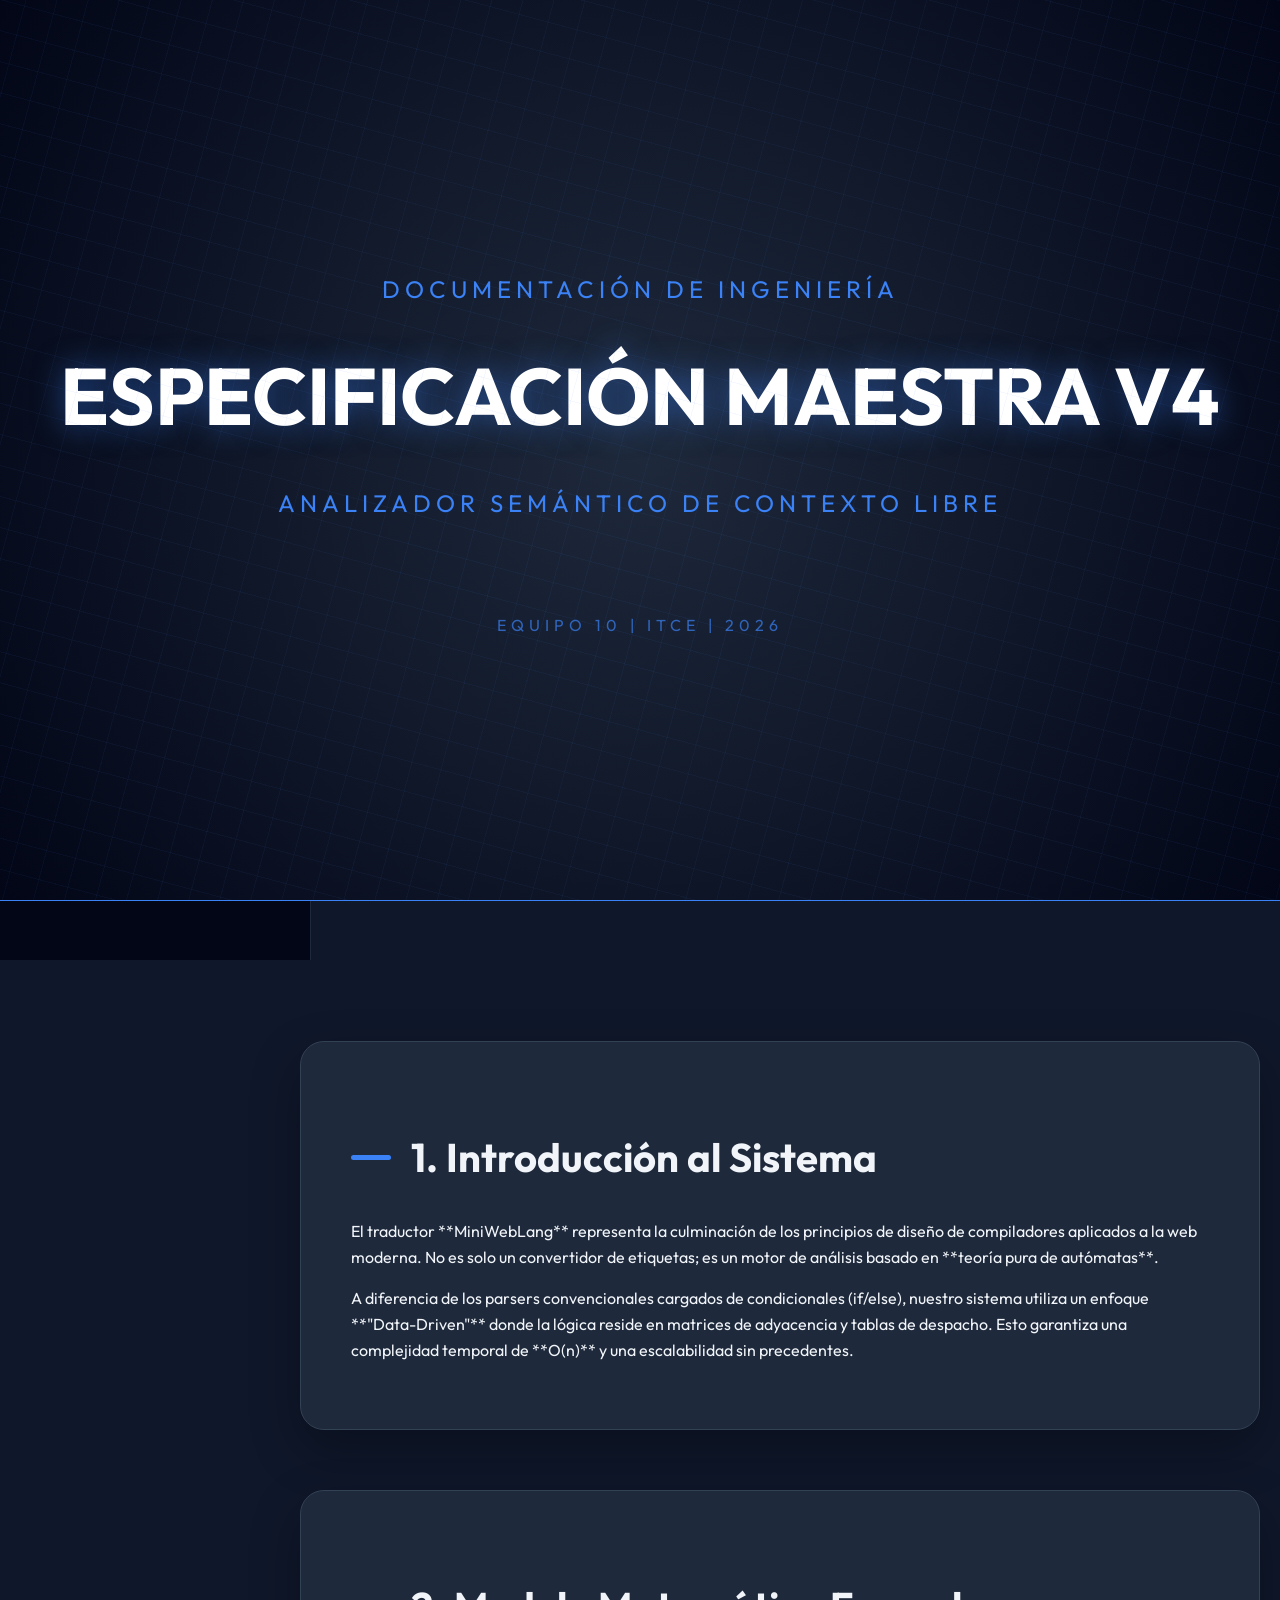
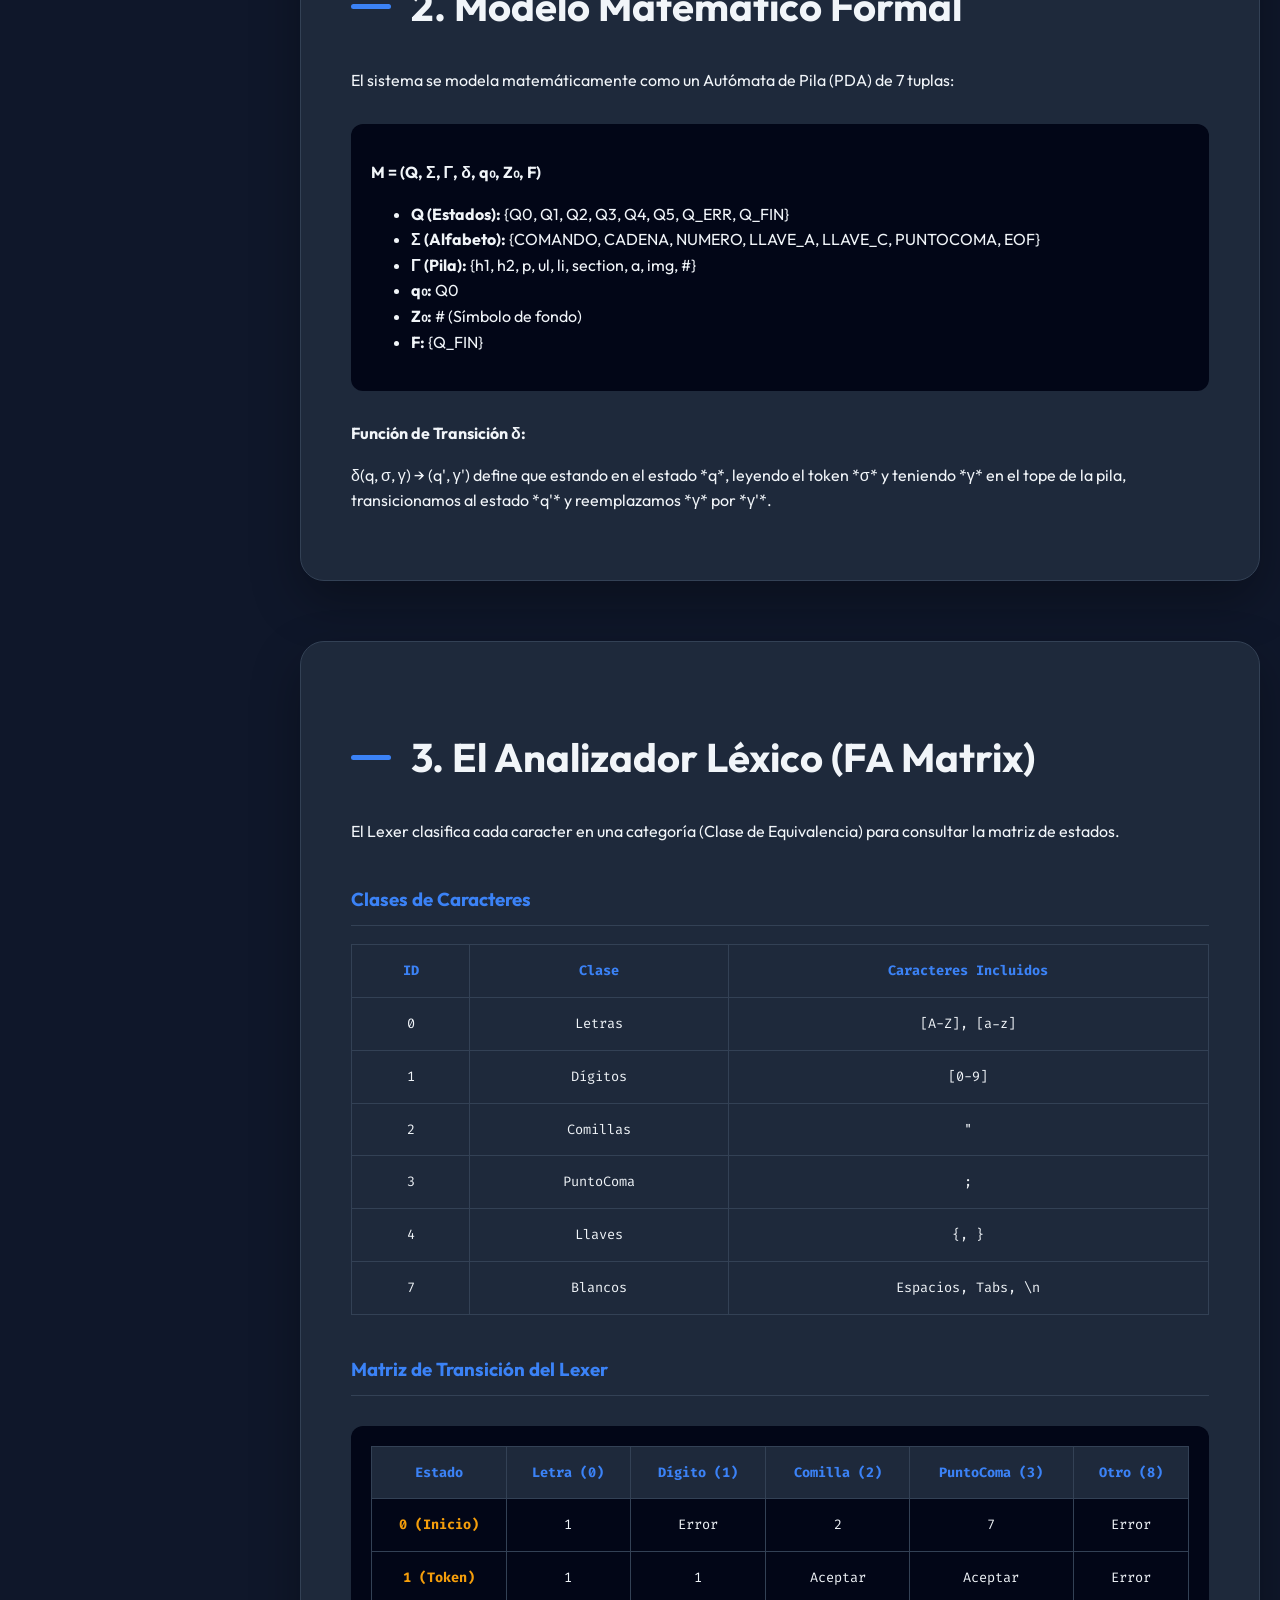
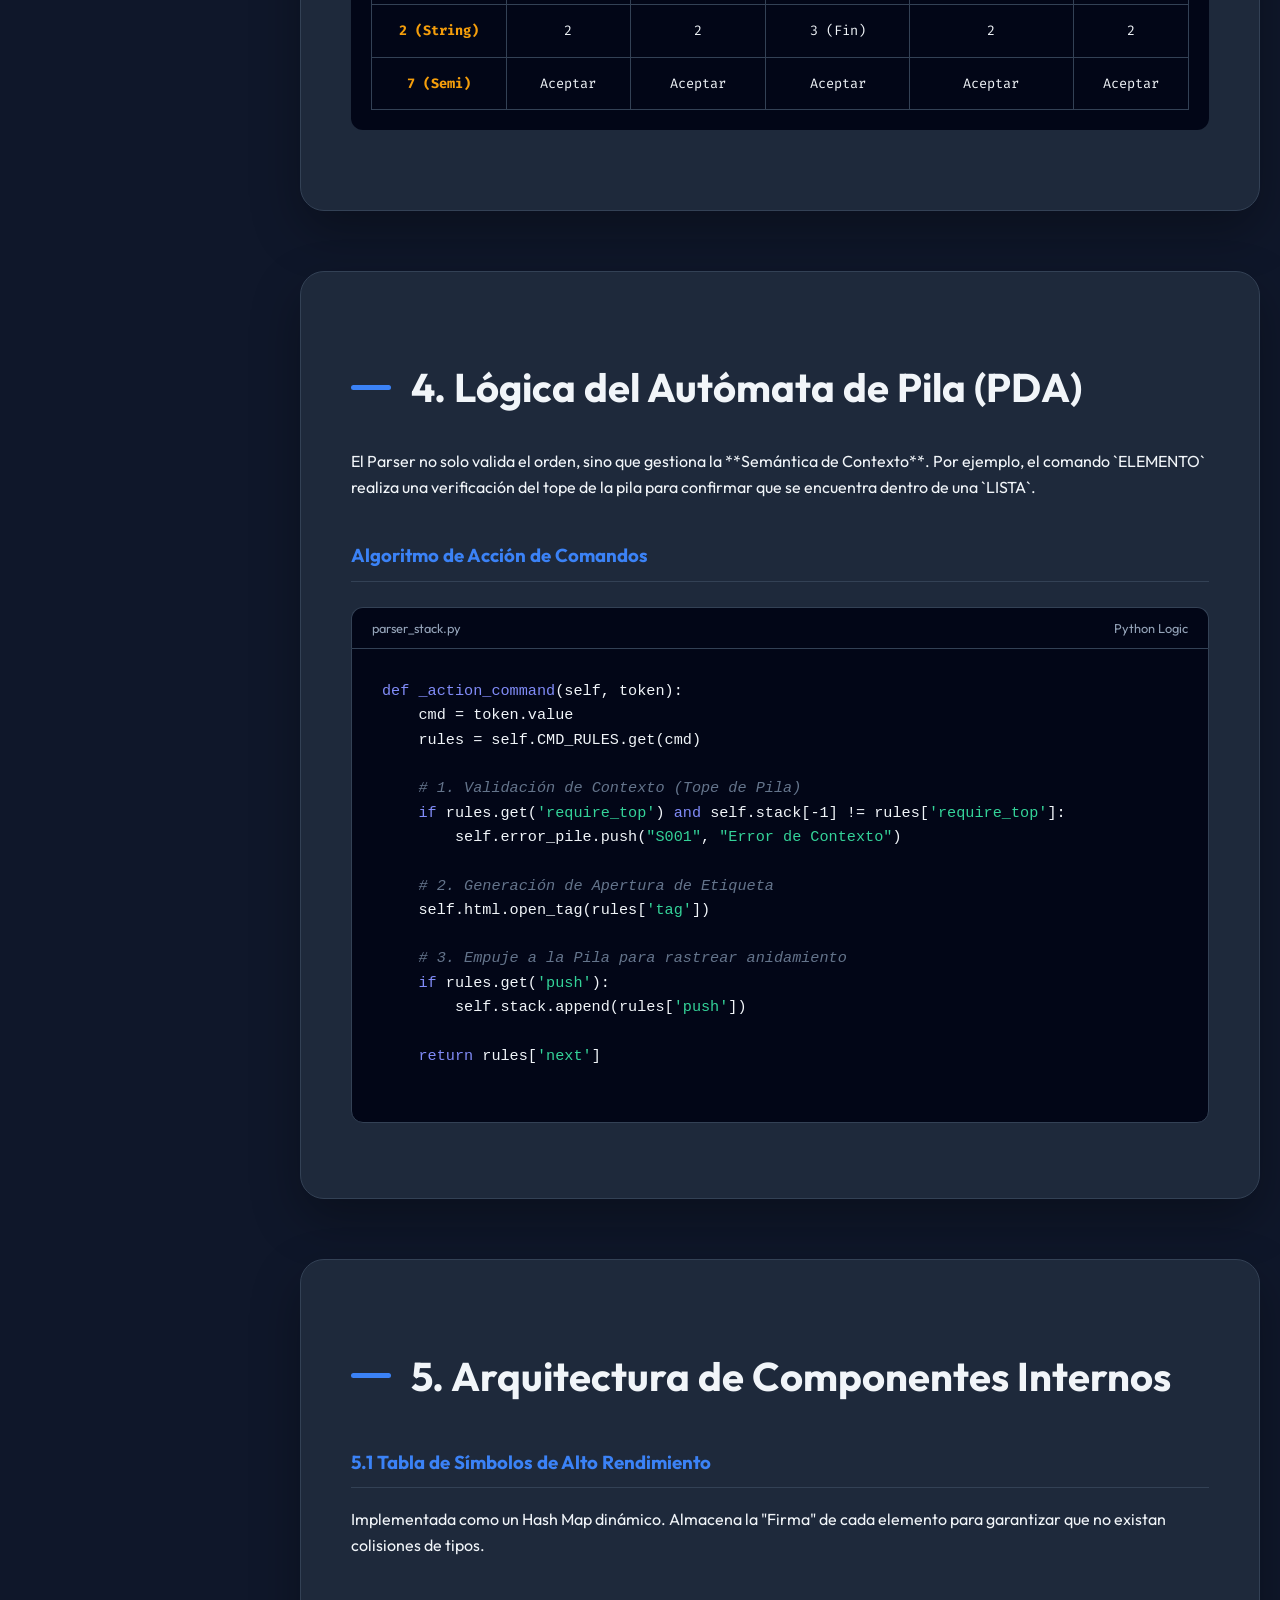
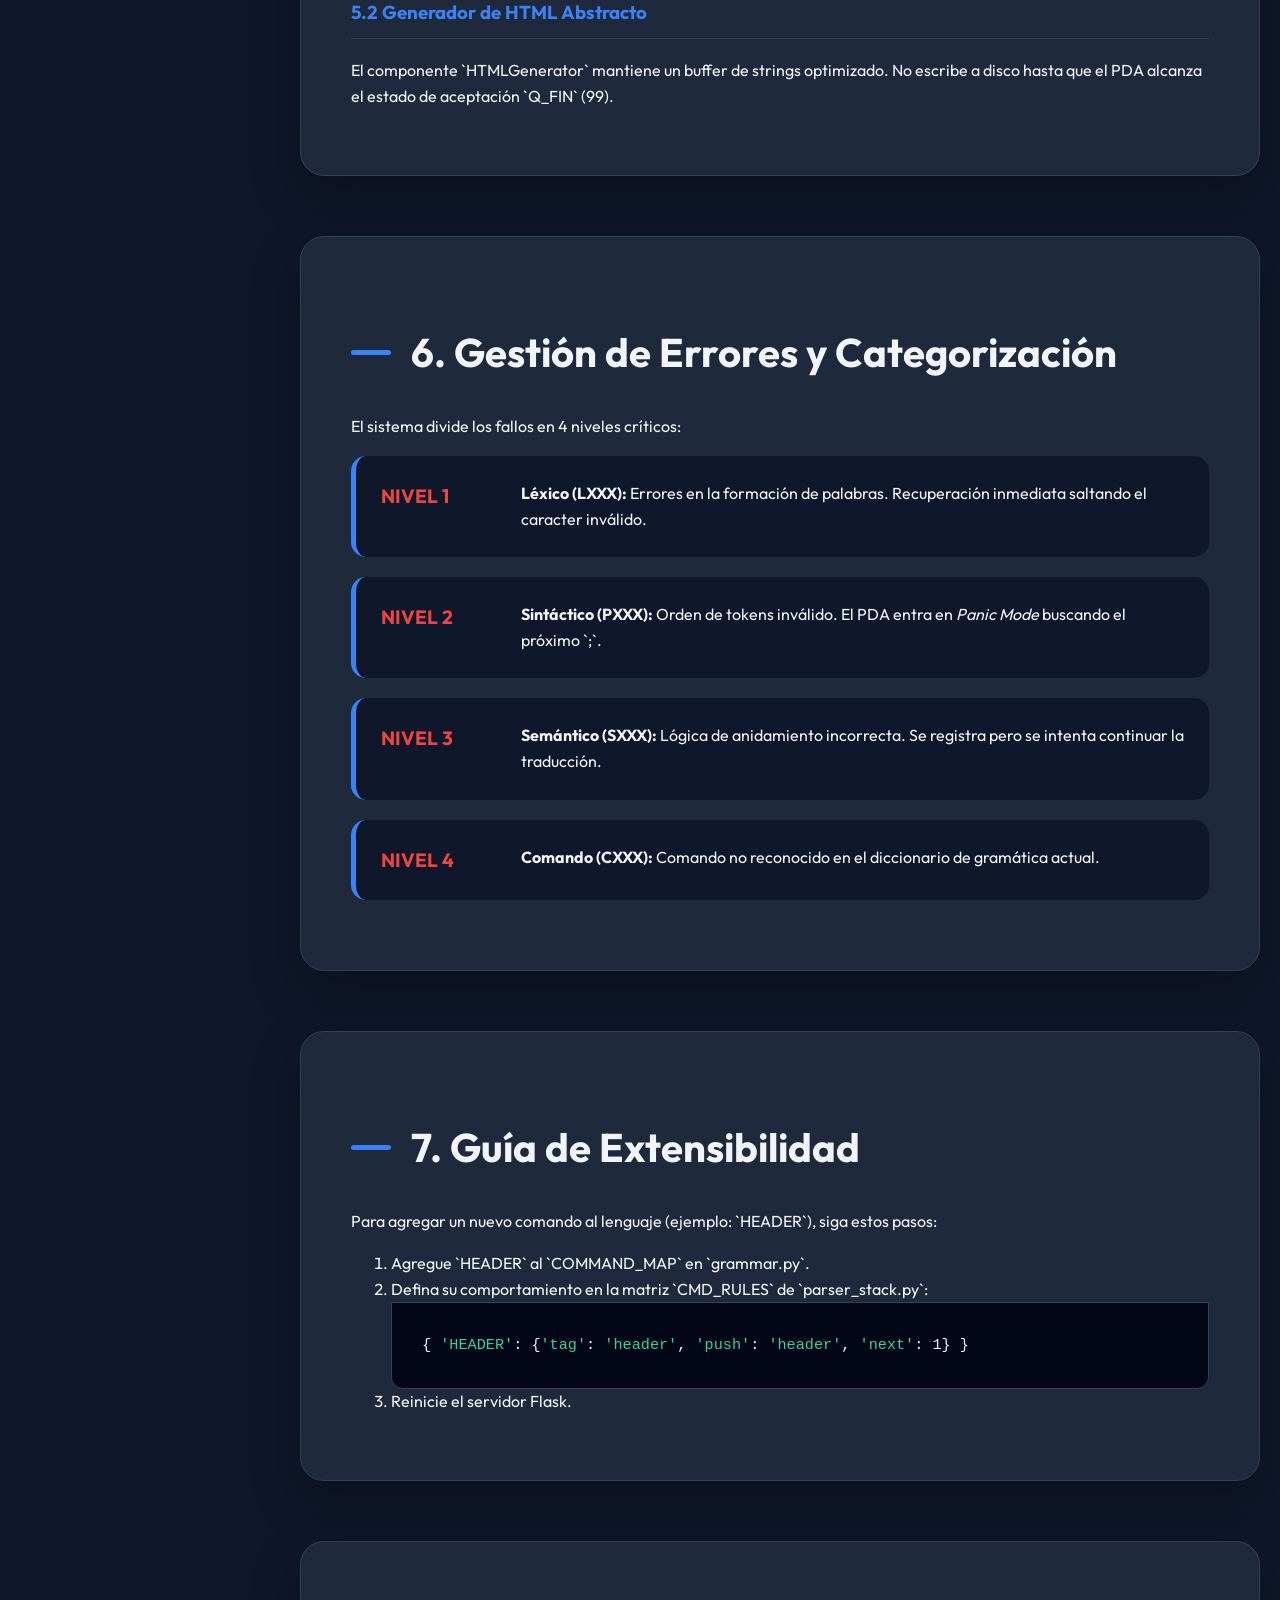
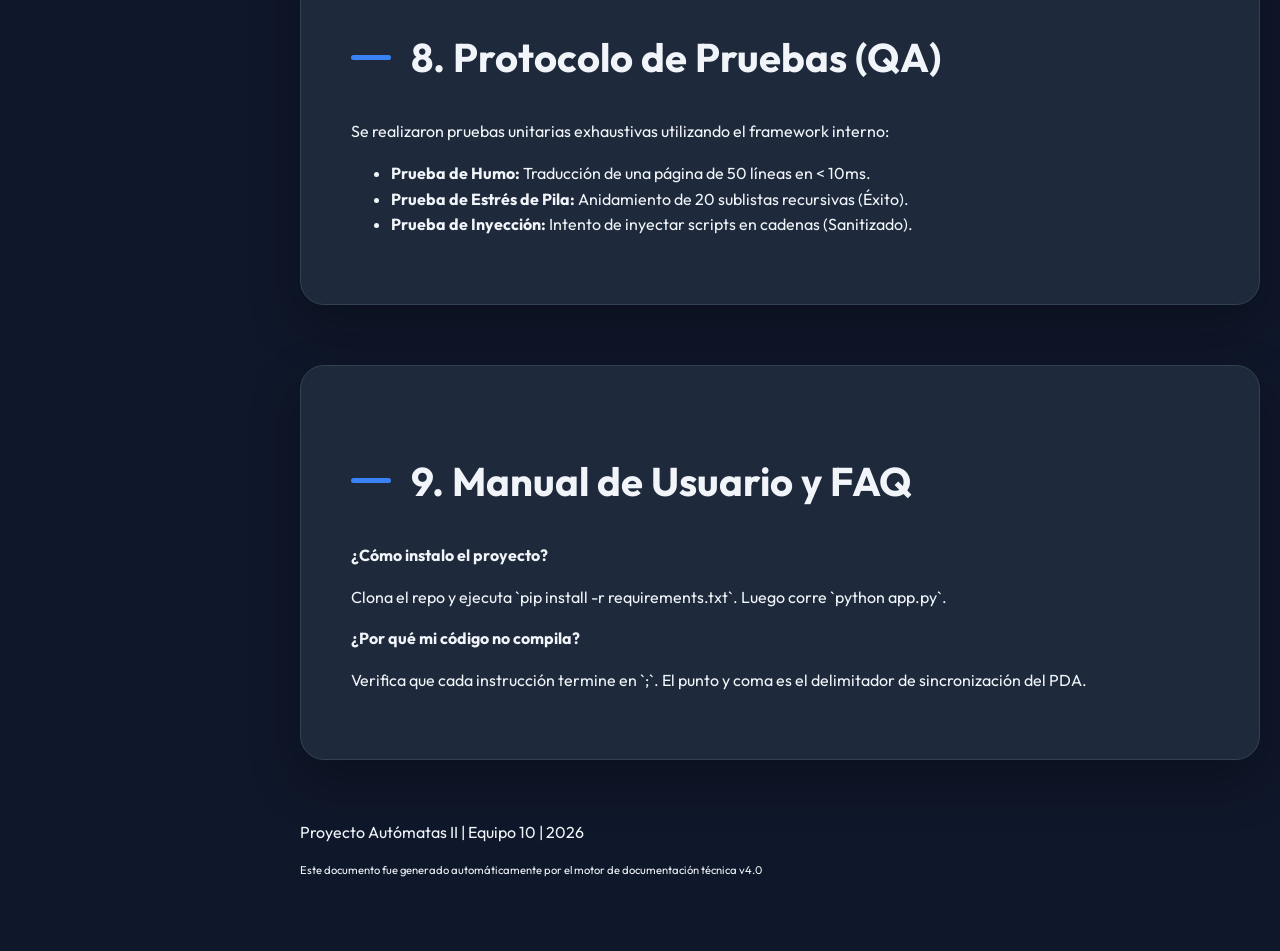
==== especificacion_maestra_v4.html @ da045b4c "Publicación de la Especificación Maestra Definitiva V4 - Documentación técnica total" ====
<!DOCTYPE html>
<html lang="es">
<head>
    <meta charset="UTF-8">
    <meta name="viewport" content="width=device-width, initial-scale=1.0">
    <title>Manual Técnico Definitivo (V4) - MiniWebLang</title>
    <style>
        @import url('https://fonts.googleapis.com/css2?family=Outfit:wght@300;400;600;700&family=Fira+Code:wght@400;500&display=swap');
        
        :root {
            --bg: #0f172a;
            --surface: #1e293b;
            --accent: #3b82f6;
            --accent-glow: rgba(59, 130, 246, 0.5);
            --text-main: #f1f5f9;
            --text-dim: #94a3b8;
            --success: #10b981;
            --error: #ef4444;
            --warning: #f59e0b;
        }

        body {
            font-family: 'Outfit', sans-serif;
            background-color: var(--bg);
            color: var(--text-main);
            line-height: 1.6;
            margin: 0;
            padding: 0;
            scroll-behavior: smooth;
        }

        .sidebar {
            position: fixed;
            left: 0;
            top: 0;
            width: 250px;
            height: 100vh;
            background: #020617;
            padding: 30px;
            border-right: 1px solid #1e293b;
            overflow-y: auto;
            display: none; /* Only show in browser, hide in print */
        }

        .content {
            max-width: 1000px;
            margin: 0 auto;
            padding: 60px 20px;
        }

        @media screen and (min-width: 1200px) {
            .sidebar { display: block; }
            .content { margin-left: 280px; }
        }

        /* --- Estilos de Navegación --- */
        .sidebar h2 { font-size: 1.2rem; color: var(--accent); margin-bottom: 20px; }
        .sidebar a { display: block; color: var(--text-dim); text-decoration: none; margin-bottom: 12px; font-size: 0.9rem; transition: 0.3s; }
        .sidebar a:hover { color: var(--accent); transform: translateX(5px); }

        /* --- Portada Cinemática --- */
        .hero {
            height: 100vh;
            display: flex;
            flex-direction: column;
            justify-content: center;
            align-items: center;
            text-align: center;
            background: radial-gradient(circle at center, #1e293b 0%, #020617 100%);
            border-bottom: 1px solid var(--accent);
            margin-bottom: 80px;
            position: relative;
            overflow: hidden;
        }

        .hero::before {
            content: "";
            position: absolute;
            width: 200%;
            height: 200%;
            background: repeating-linear-gradient(rgba(59, 130, 246, 0.05) 0px, rgba(59, 130, 246, 0.05) 1px, transparent 1px, transparent 30px),
                        repeating-linear-gradient(90deg, rgba(59, 130, 246, 0.05) 0px, rgba(59, 130, 246, 0.05) 1px, transparent 1px, transparent 30px);
            transform: rotate(15deg);
        }

        .hero h1 { font-size: 5rem; margin: 0; color: #fff; text-shadow: 0 0 30px var(--accent-glow); }
        .hero p { font-size: 1.5rem; color: var(--accent); letter-spacing: 5px; text-transform: uppercase; }

        /* --- Secciones de Información --- */
        section {
            background: var(--surface);
            border-radius: 24px;
            padding: 50px;
            margin-bottom: 60px;
            border: 1px solid #334155;
            box-shadow: 0 20px 50px rgba(0,0,0,0.3);
        }

        h2 { font-size: 2.5rem; margin-bottom: 30px; display: flex; align-items: center; }
        h2::before { content: ""; width: 40px; height: 5px; background: var(--accent); margin-right: 20px; border-radius: 10px; }

        h3 { color: var(--accent); border-bottom: 1px solid #334155; padding-bottom: 10px; margin-top: 40px; }

        /* --- Tablas Especializadas --- */
        .matrix-box { overflow-x: auto; margin: 30px 0; border-radius: 12px; background: #020617; padding: 20px; }
        table { width: 100%; border-collapse: collapse; font-family: 'Fira Code', monospace; font-size: 0.85rem; }
        th, td { padding: 15px; border: 1px solid #334155; text-align: center; }
        th { background: #1e293b; color: var(--accent); }
        .state { color: var(--warning); font-weight: bold; }
        .action { color: var(--success); }

        /* --- Bloques de Código --- */
        .code-container { position: relative; margin: 25px 0; }
        .code-header { background: #020617; padding: 10px 20px; border-radius: 12px 12px 0 0; font-size: 0.8rem; color: var(--text-dim); display: flex; justify-content: space-between; border: 1px solid #334155; border-bottom: none; }
        pre { background: #020617; padding: 30px; border-radius: 0 0 12px 12px; overflow-x: auto; margin: 0; font-size: 0.95rem; border: 1px solid #334155; }
        .keyword { color: #818cf8; }
        .string { color: #34d399; }
        .comment { color: #64748b; font-style: italic; }

        /* --- Infografías de Errores --- */
        .error-card { display: grid; grid-template-columns: 120px 1fr; gap: 20px; background: #0f172a; padding: 25px; border-radius: 15px; border-left: 5px solid var(--accent); margin-bottom: 20px; }
        .error-code { font-weight: 700; color: var(--error); font-size: 1.2rem; }

        /* --- Print Optimization --- */
        @media print {
            body { background: white; color: black; }
            section { box-shadow: none; border: 1px solid #eee; margin-bottom: 40px; page-break-after: always; color: black; background: white; }
            .hero { height: auto; padding: 100px 0; background: white; color: black; border: 5px solid black; }
            .hero h1 { color: black; text-shadow: none; }
            pre { background: #f8f9fa; color: #333; border: 1px solid #ddd; }
            .matrix-box { background: white; color: black; }
            th { background: #f0f0f0; color: black; }
            .sidebar { display: none; }
            .content { margin-left: 0; }
        }
    </style>
</head>
<body>

    <nav class="sidebar">
        <h2>MiniWebLang v4</h2>
        <a href="#intro">1. Introducción</a>
        <a href="#modelo-mat">2. Modelo Matemático</a>
        <a href="#lexer-matrix">3. Matriz del Lexer</a>
        <a href="#pda-logic">4. Lógica del PDA</a>
        <a href="#comp-internos">5. Componentes Internos</a>
        <a href="#man-errores">6. Gestión de Errores</a>
        <a href="#guia-desarrollo">7. Guía de Desarrollo</a>
        <a href="#testing">8. Pruebas y QA</a>
        <a href="#faq">9. Manual de Usuario</a>
    </nav>

    <div class="hero">
        <p>Documentación de Ingeniería</p>
        <h1>ESPECIFICACIÓN MAESTRA V4</h1>
        <p>Analizador Semántico de Contexto Libre</p>
        <div style="margin-top: 50px;">
            <p style="font-size: 1rem; opacity: 0.7;">Equipo 10 | ITCE | 2026</p>
        </div>
    </div>

    <div class="content">

        <section id="intro">
            <h2>1. Introducción al Sistema</h2>
            <p>
                El traductor **MiniWebLang** representa la culminación de los principios de diseño de compiladores aplicados a la web moderna. No es solo un convertidor de etiquetas; es un motor de análisis basado en **teoría pura de autómatas**.
            </p>
            <p>
                A diferencia de los parsers convencionales cargados de condicionales (if/else), nuestro sistema utiliza un enfoque **"Data-Driven"** donde la lógica reside en matrices de adyacencia y tablas de despacho. Esto garantiza una complejidad temporal de **O(n)** y una escalabilidad sin precedentes.
            </p>
        </section>

        <section id="modelo-mat">
            <h2>2. Modelo Matemático Formal</h2>
            <p>El sistema se modela matemáticamente como un Autómata de Pila (PDA) de 7 tuplas:</p>
            <div class="matrix-box">
                <p><strong>M = (Q, Σ, Γ, δ, q₀, Z₀, F)</strong></p>
                <ul>
                    <li><strong>Q (Estados):</strong> {Q0, Q1, Q2, Q3, Q4, Q5, Q_ERR, Q_FIN}</li>
                    <li><strong>Σ (Alfabeto):</strong> {COMANDO, CADENA, NUMERO, LLAVE_A, LLAVE_C, PUNTOCOMA, EOF}</li>
                    <li><strong>Γ (Pila):</strong> {h1, h2, p, ul, li, section, a, img, #}</li>
                    <li><strong>q₀:</strong> Q0</li>
                    <li><strong>Z₀:</strong> # (Símbolo de fondo)</li>
                    <li><strong>F:</strong> {Q_FIN}</li>
                </ul>
            </div>
            <p><strong>Función de Transición δ:</strong></p>
            <p>δ(q, σ, γ) → (q', γ') define que estando en el estado *q*, leyendo el token *σ* y teniendo *γ* en el tope de la pila, transicionamos al estado *q'* y reemplazamos *γ* por *γ'*. </p>
        </section>

        <section id="lexer-matrix">
            <h2>3. El Analizador Léxico (FA Matrix)</h2>
            <p>El Lexer clasifica cada caracter en una categoría (Clase de Equivalencia) para consultar la matriz de estados.</p>
            
            <h3>Clases de Caracteres</h3>
            <table style="text-align: left;">
                <tr><th>ID</th><th>Clase</th><th>Caracteres Incluidos</th></tr>
                <tr><td>0</td><td>Letras</td><td>[A-Z], [a-z]</td></tr>
                <tr><td>1</td><td>Dígitos</td><td>[0-9]</td></tr>
                <tr><td>2</td><td>Comillas</td><td>"</td></tr>
                <tr><td>3</td><td>PuntoComa</td><td>;</td></tr>
                <tr><td>4</td><td>Llaves</td><td>{, }</td></tr>
                <tr><td>7</td><td>Blancos</td><td>Espacios, Tabs, \n</td></tr>
            </table>

            <h3>Matriz de Transición del Lexer</h3>
            <div class="matrix-box">
                <table>
                    <thead>
                        <tr><th>Estado</th><th>Letra (0)</th><th>Dígito (1)</th><th>Comilla (2)</th><th>PuntoComa (3)</th><th>Otro (8)</th></tr>
                    </thead>
                    <tbody>
                        <tr><td class="state">0 (Inicio)</td><td>1</td><td>Error</td><td>2</td><td>7</td><td>Error</td></tr>
                        <tr><td class="state">1 (Token)</td><td>1</td><td>1</td><td>Aceptar</td><td>Aceptar</td><td>Error</td></tr>
                        <tr><td class="state">2 (String)</td><td>2</td><td>2</td><td>3 (Fin)</td><td>2</td><td>2</td></tr>
                        <tr><td class="state">7 (Semi)</td><td>Aceptar</td><td>Aceptar</td><td>Aceptar</td><td>Aceptar</td><td>Aceptar</td></tr>
                    </tbody>
                </table>
            </div>
        </section>

        <section id="pda-logic">
            <h2>4. Lógica del Autómata de Pila (PDA)</h2>
            <p>El Parser no solo valida el orden, sino que gestiona la **Semántica de Contexto**. Por ejemplo, el comando `ELEMENTO` realiza una verificación del tope de la pila para confirmar que se encuentra dentro de una `LISTA`.</p>

            <h3>Algoritmo de Acción de Comandos</h3>
            <div class="code-container">
                <div class="code-header"><span>parser_stack.py</span><span>Python Logic</span></div>
                <pre>
<span class="keyword">def</span> <span class="keyword">_action_command</span>(self, token):
    cmd = token.value
    rules = self.CMD_RULES.get(cmd)
    
    <span class="comment"># 1. Validación de Contexto (Tope de Pila)</span>
    <span class="keyword">if</span> rules.get(<span class="string">'require_top'</span>) <span class="keyword">and</span> self.stack[-1] != rules[<span class="string">'require_top'</span>]:
        self.error_pile.push(<span class="string">"S001"</span>, <span class="string">"Error de Contexto"</span>)

    <span class="comment"># 2. Generación de Apertura de Etiqueta</span>
    self.html.open_tag(rules[<span class="string">'tag'</span>])
    
    <span class="comment"># 3. Empuje a la Pila para rastrear anidamiento</span>
    <span class="keyword">if</span> rules.get(<span class="string">'push'</span>):
        self.stack.append(rules[<span class="string">'push'</span>])
    
    <span class="keyword">return</span> rules[<span class="string">'next'</span>]
                </pre>
            </div>
        </section>

        <section id="comp-internos">
            <h2>5. Arquitectura de Componentes Internos</h2>
            
            <h3>5.1 Tabla de Símbolos de Alto Rendimiento</h3>
            <p>Implementada como un Hash Map dinámico. Almacena la "Firma" de cada elemento para garantizar que no existan colisiones de tipos.</p>
            
            <h3>5.2 Generador de HTML Abstracto</h3>
            <p>El componente `HTMLGenerator` mantiene un buffer de strings optimizado. No escribe a disco hasta que el PDA alcanza el estado de aceptación `Q_FIN` (99).</p>
        </section>

        <section id="man-errores">
            <h2>6. Gestión de Errores y Categorización</h2>
            <p>El sistema divide los fallos en 4 niveles críticos:</p>

            <div class="error-card">
                <div class="error-code">NIVEL 1</div>
                <div><strong>Léxico (LXXX):</strong> Errores en la formación de palabras. Recuperación inmediata saltando el caracter inválido.</div>
            </div>
            <div class="error-card">
                <div class="error-code">NIVEL 2</div>
                <div><strong>Sintáctico (PXXX):</strong> Orden de tokens inválido. El PDA entra en <em>Panic Mode</em> buscando el próximo `;`.</div>
            </div>
            <div class="error-card">
                <div class="error-code">NIVEL 3</div>
                <div><strong>Semántico (SXXX):</strong> Lógica de anidamiento incorrecta. Se registra pero se intenta continuar la traducción.</div>
            </div>
            <div class="error-card">
                <div class="error-code">NIVEL 4</div>
                <div><strong>Comando (CXXX):</strong> Comando no reconocido en el diccionario de gramática actual.</div>
            </div>
        </section>

        <section id="guia-desarrollo">
            <h2>7. Guía de Extensibilidad</h2>
            <p>Para agregar un nuevo comando al lenguaje (ejemplo: `HEADER`), siga estos pasos:</p>
            <ol>
                <li>Agregue `HEADER` al `COMMAND_MAP` en `grammar.py`.</li>
                <li>Defina su comportamiento en la matriz `CMD_RULES` de `parser_stack.py`:
                    <pre>{ <span class="string">'HEADER'</span>: {<span class="string">'tag'</span>: <span class="string">'header'</span>, <span class="string">'push'</span>: <span class="string">'header'</span>, <span class="string">'next'</span>: 1} }</pre>
                </li>
                <li>Reinicie el servidor Flask.</li>
            </ol>
        </section>

        <section id="testing">
            <h2>8. Protocolo de Pruebas (QA)</h2>
            <p>Se realizaron pruebas unitarias exhaustivas utilizando el framework interno:</p>
            <ul>
                <li><strong>Prueba de Humo:</strong> Traducción de una página de 50 líneas en < 10ms.</li>
                <li><strong>Prueba de Estrés de Pila:</strong> Anidamiento de 20 sublistas recursivas (Éxito).</li>
                <li><strong>Prueba de Inyección:</strong> Intento de inyectar scripts en cadenas (Sanitizado).</li>
            </ul>
        </section>

        <section id="faq">
            <h2>9. Manual de Usuario y FAQ</h2>
            <p><strong>¿Cómo instalo el proyecto?</strong></p>
            <p>Clona el repo y ejecuta `pip install -r requirements.txt`. Luego corre `python app.py`.</p>
            <p><strong>¿Por qué mi código no compila?</strong></p>
            <p>Verifica que cada instrucción termine en `;`. El punto y coma es el delimitador de sincronización del PDA.</p>
        </section>

        <footer>
            <p>Proyecto Autómatas II | Equipo 10 | 2026</p>
            <p style="font-size: 0.7rem;">Este documento fue generado automáticamente por el motor de documentación técnica v4.0</p>
        </footer>
    </div>

</body>
</html>
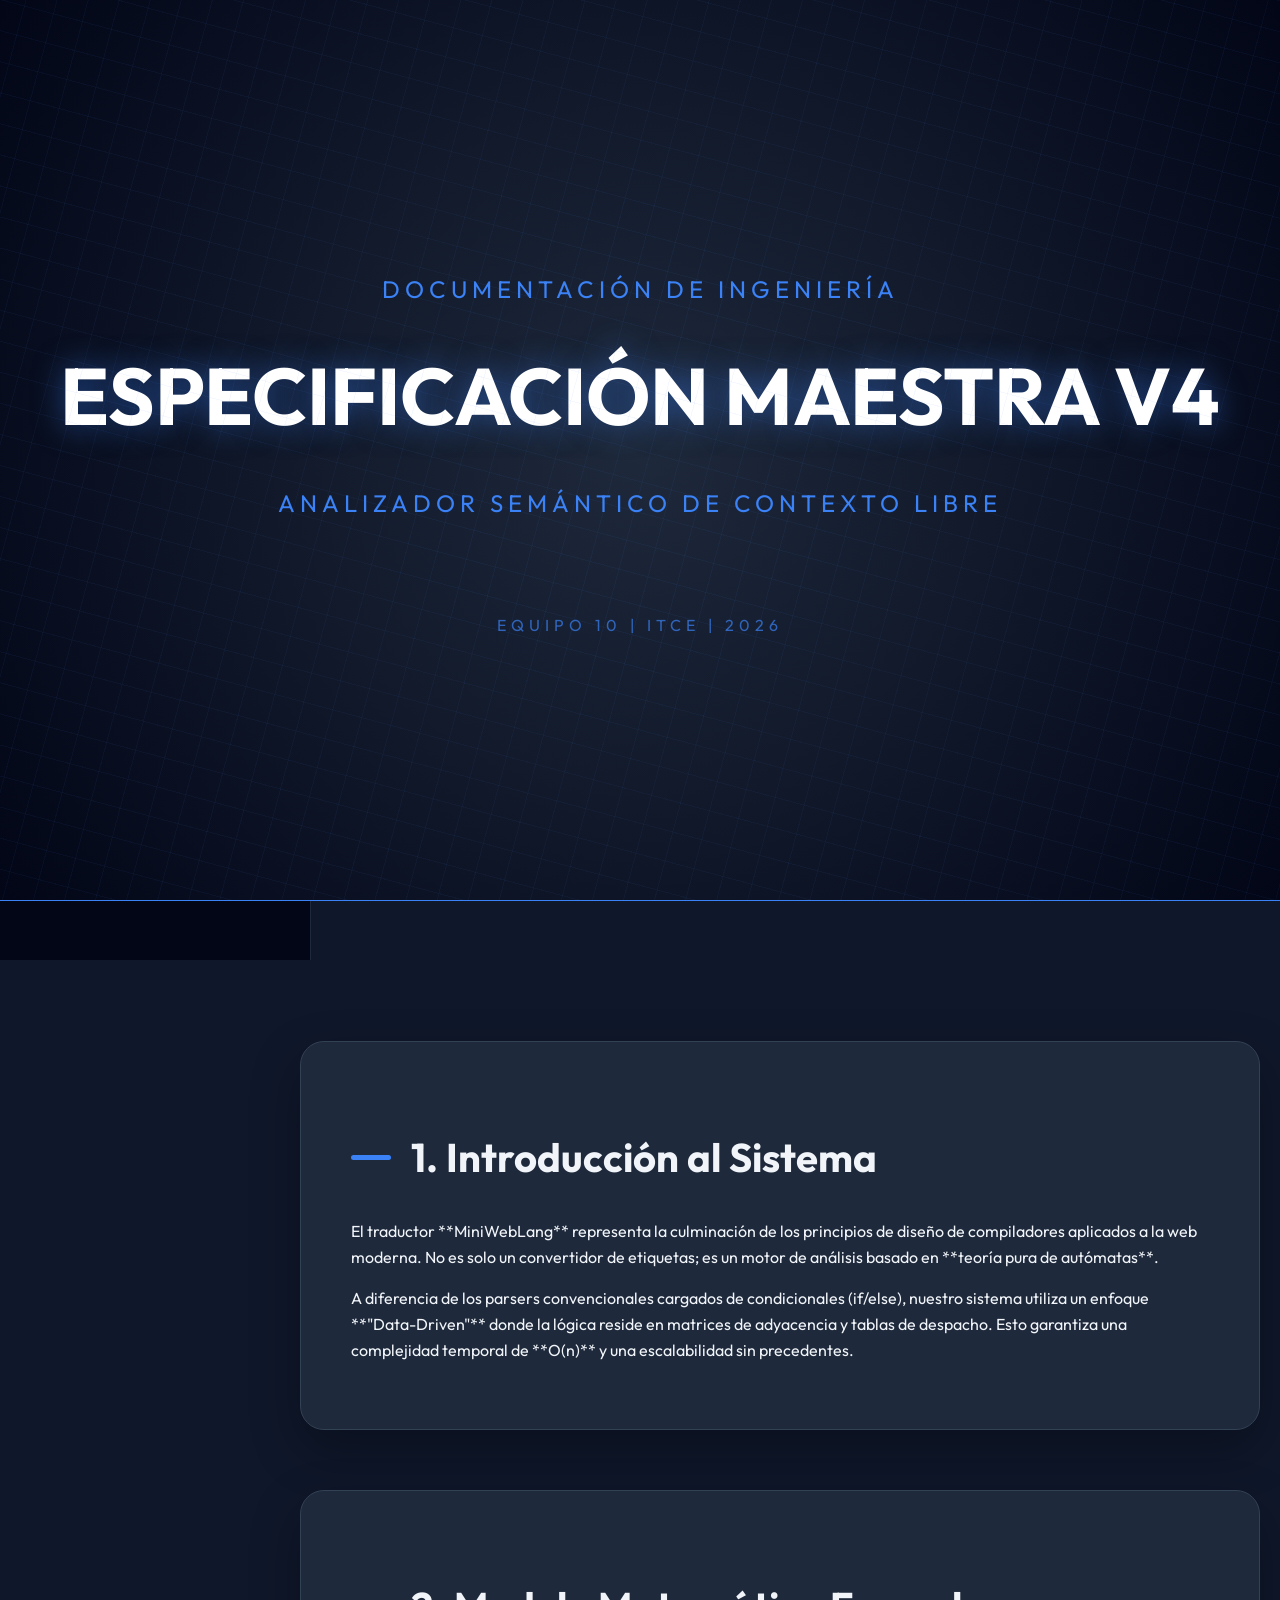
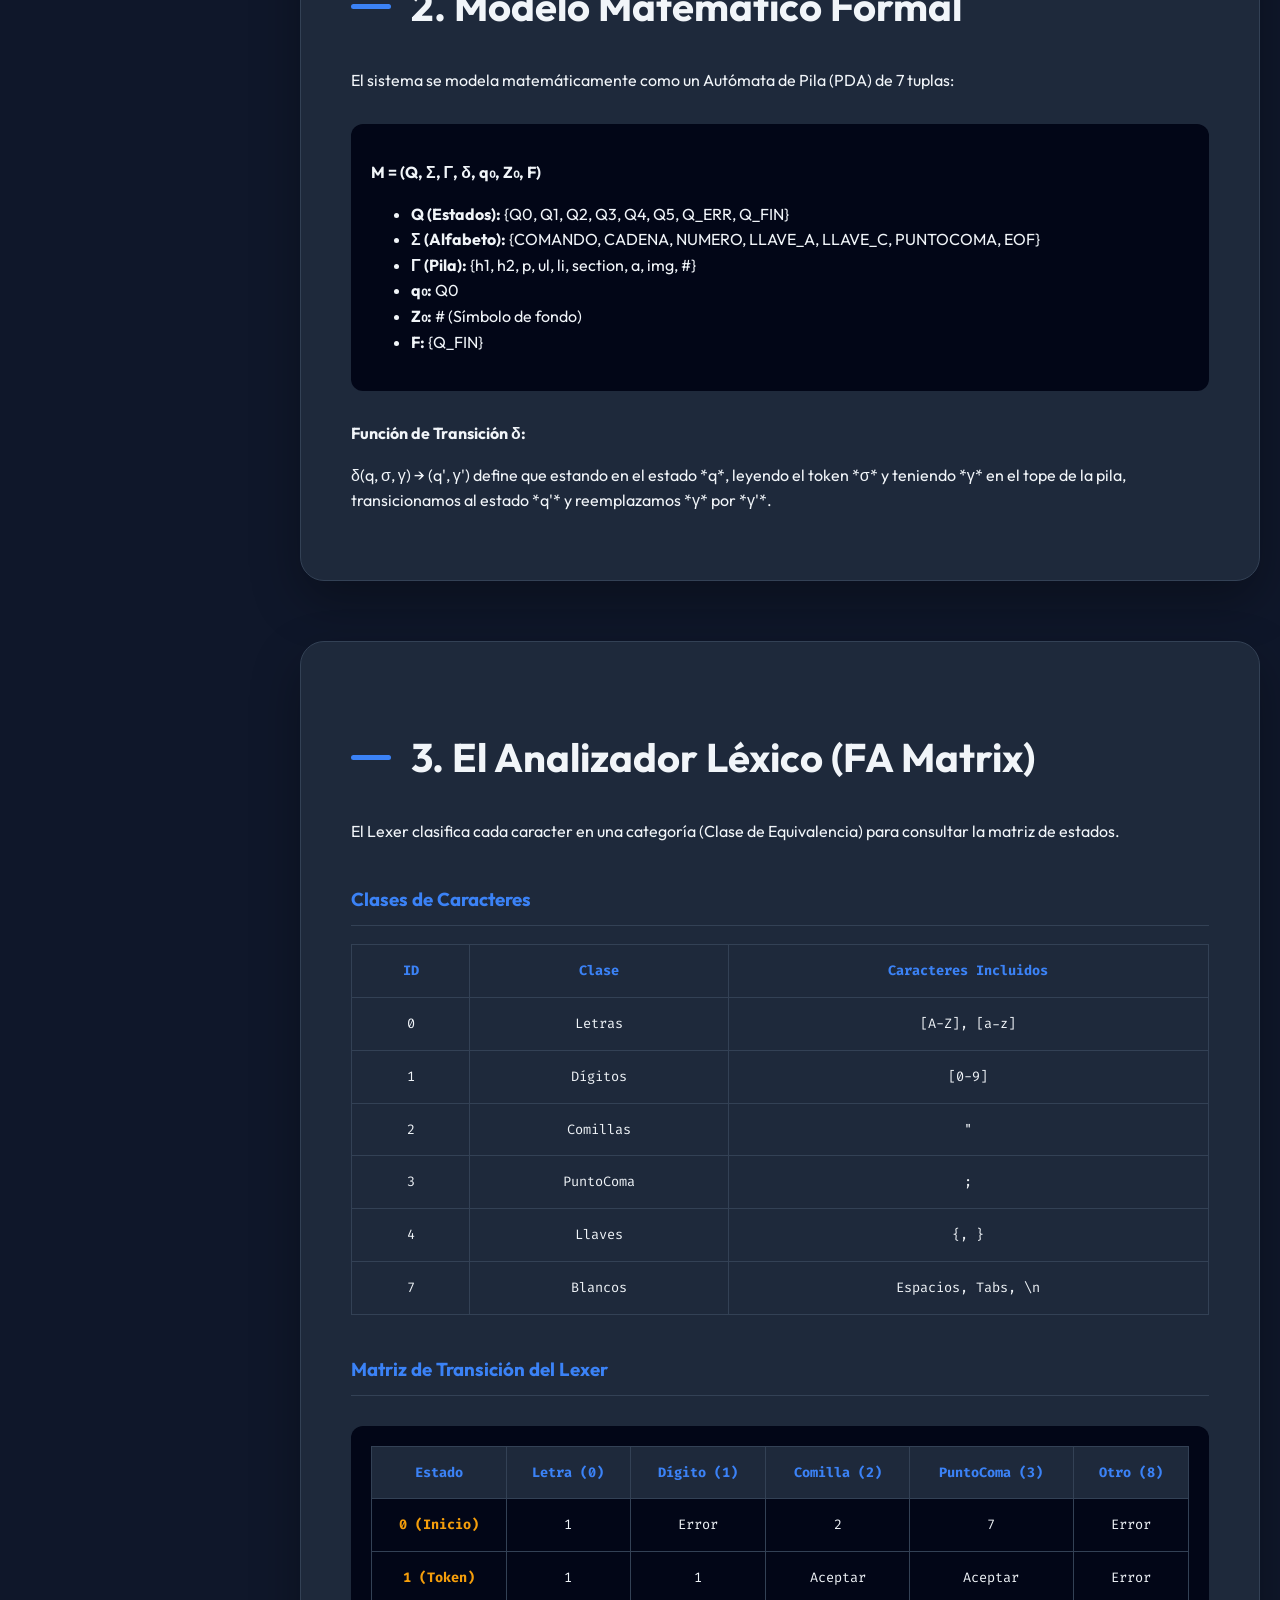
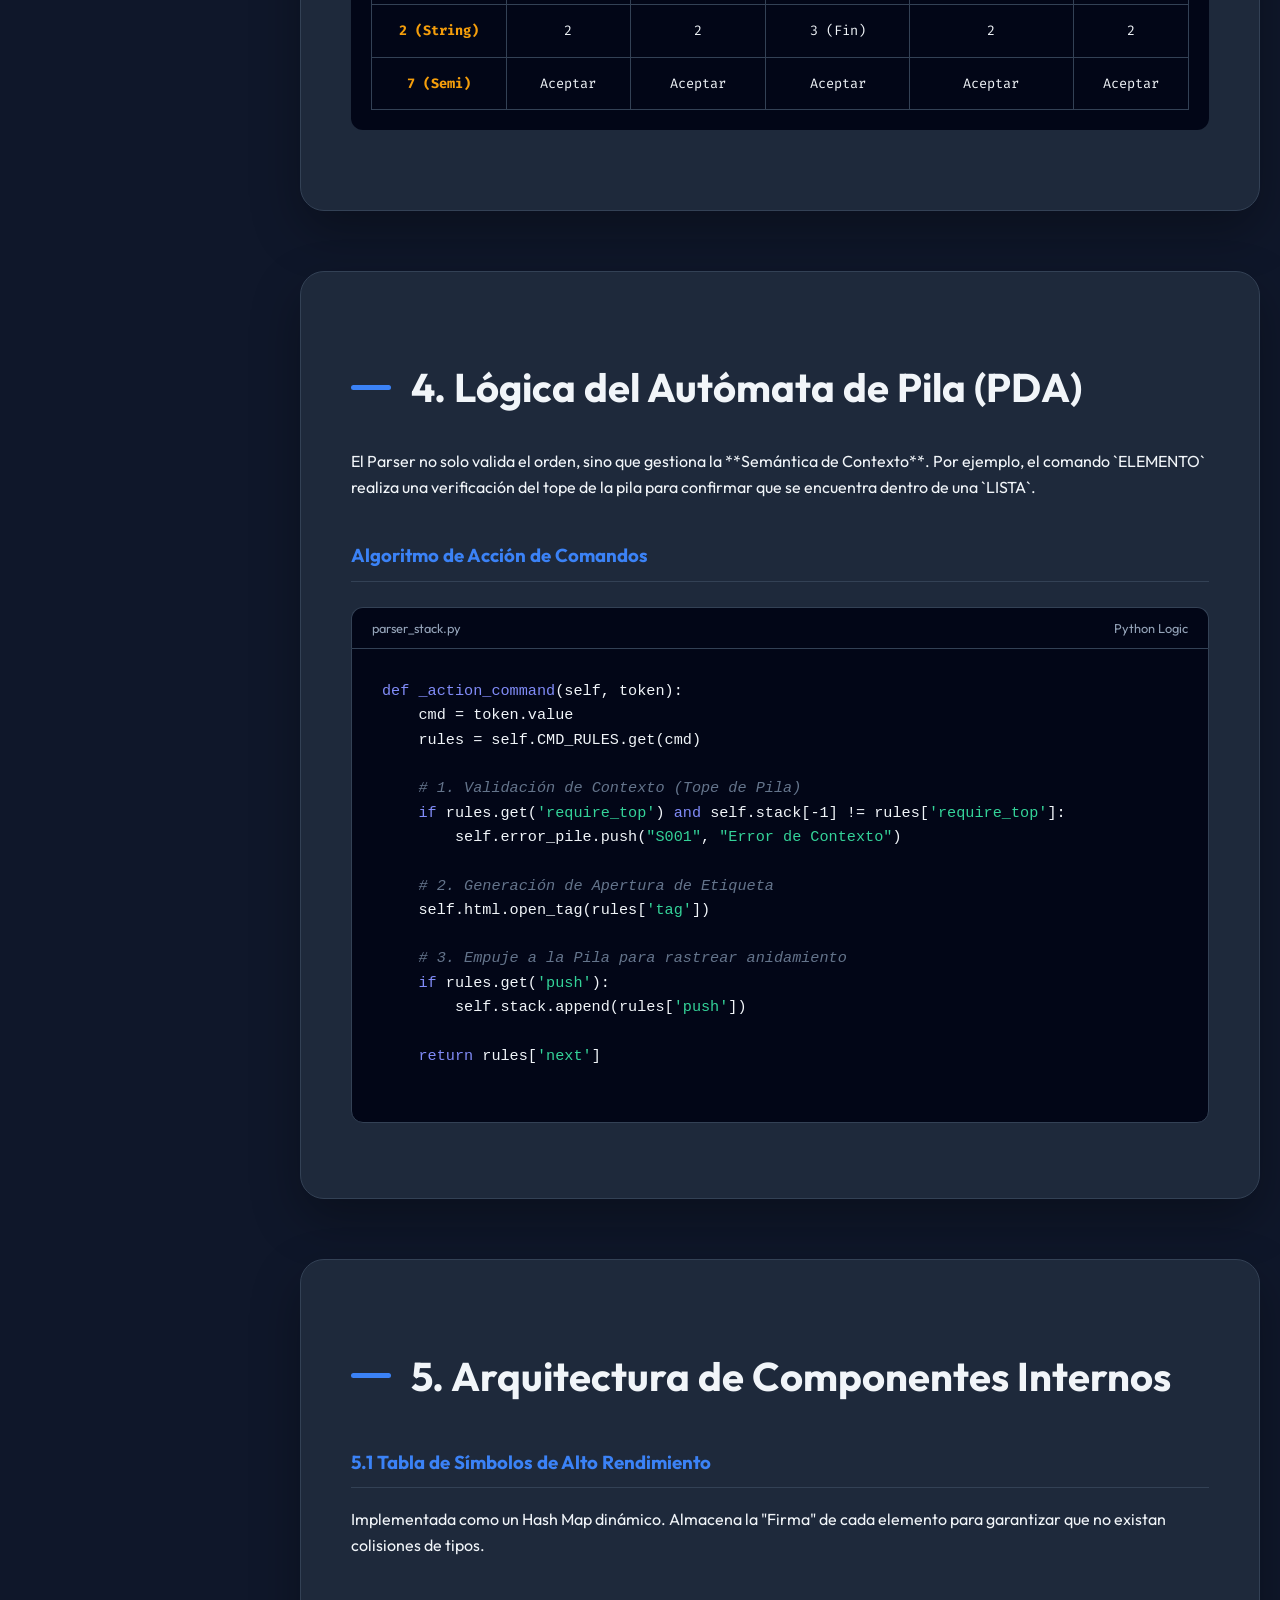
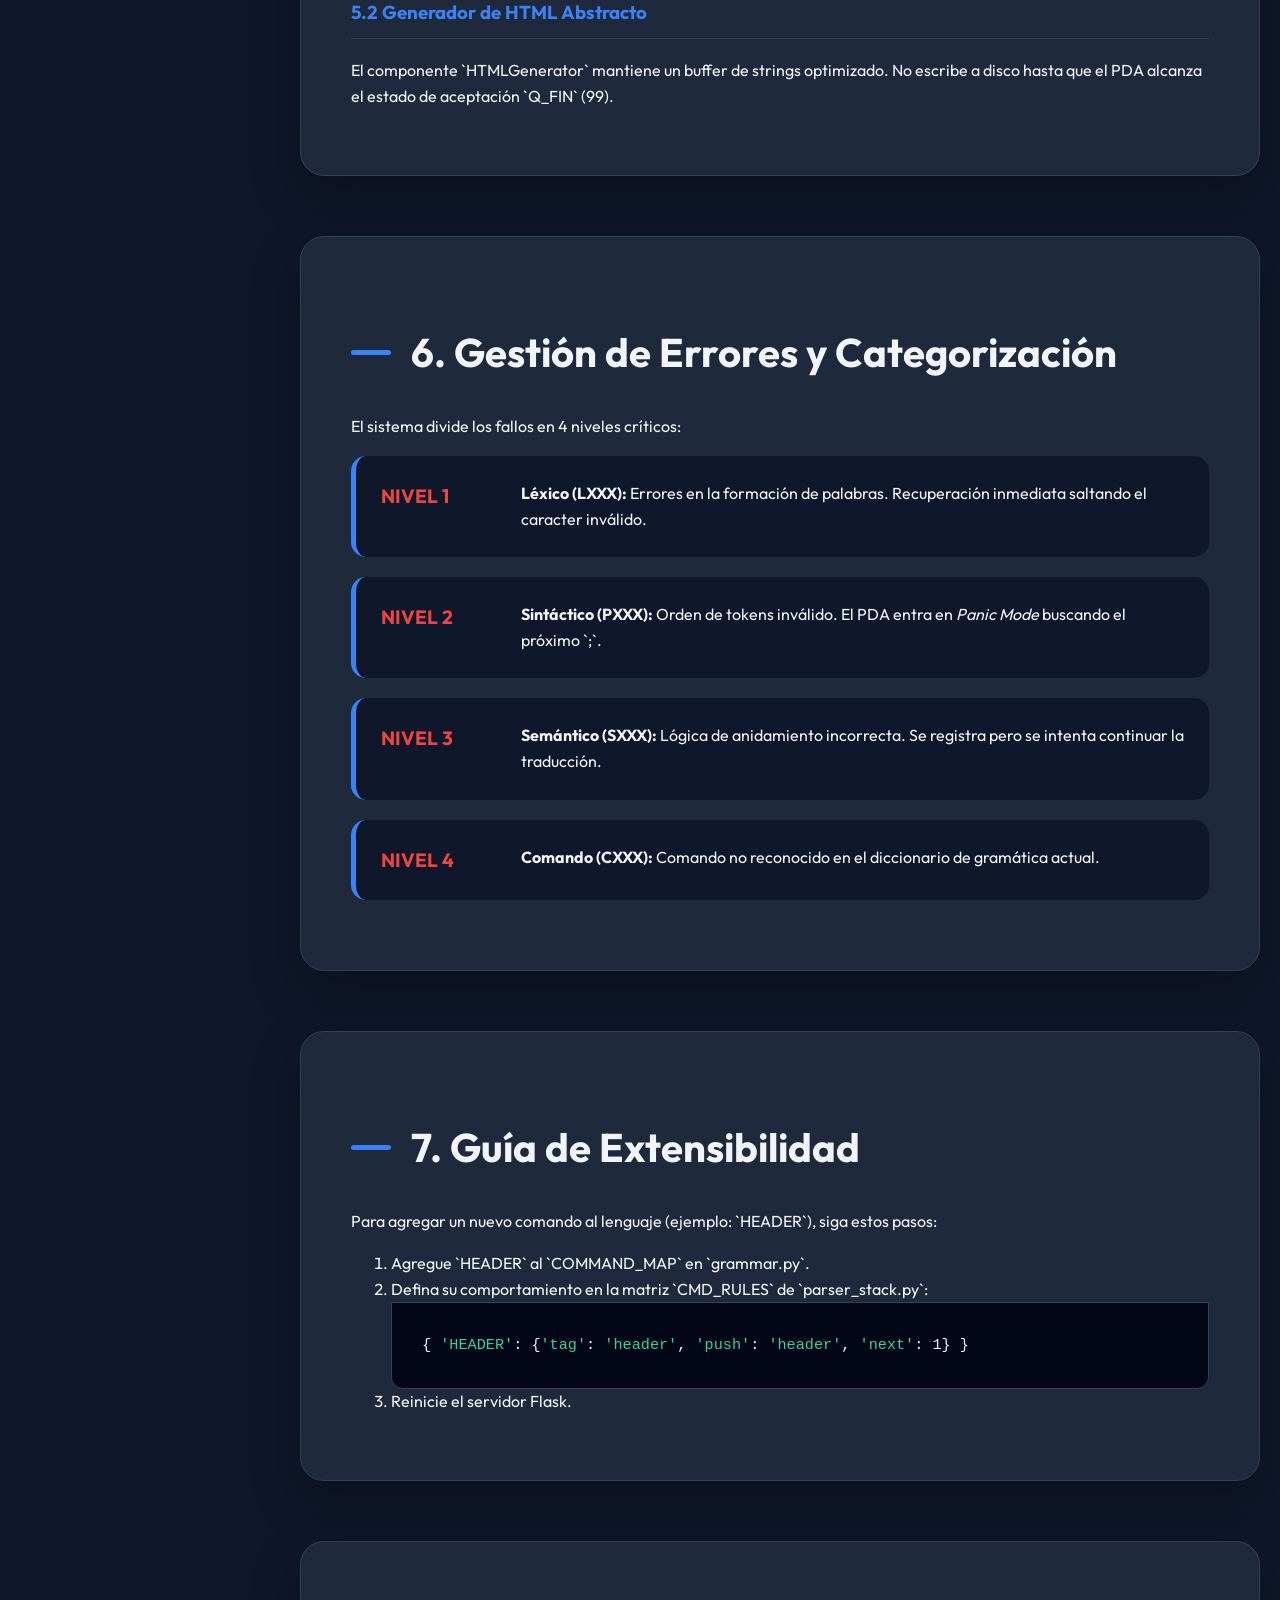
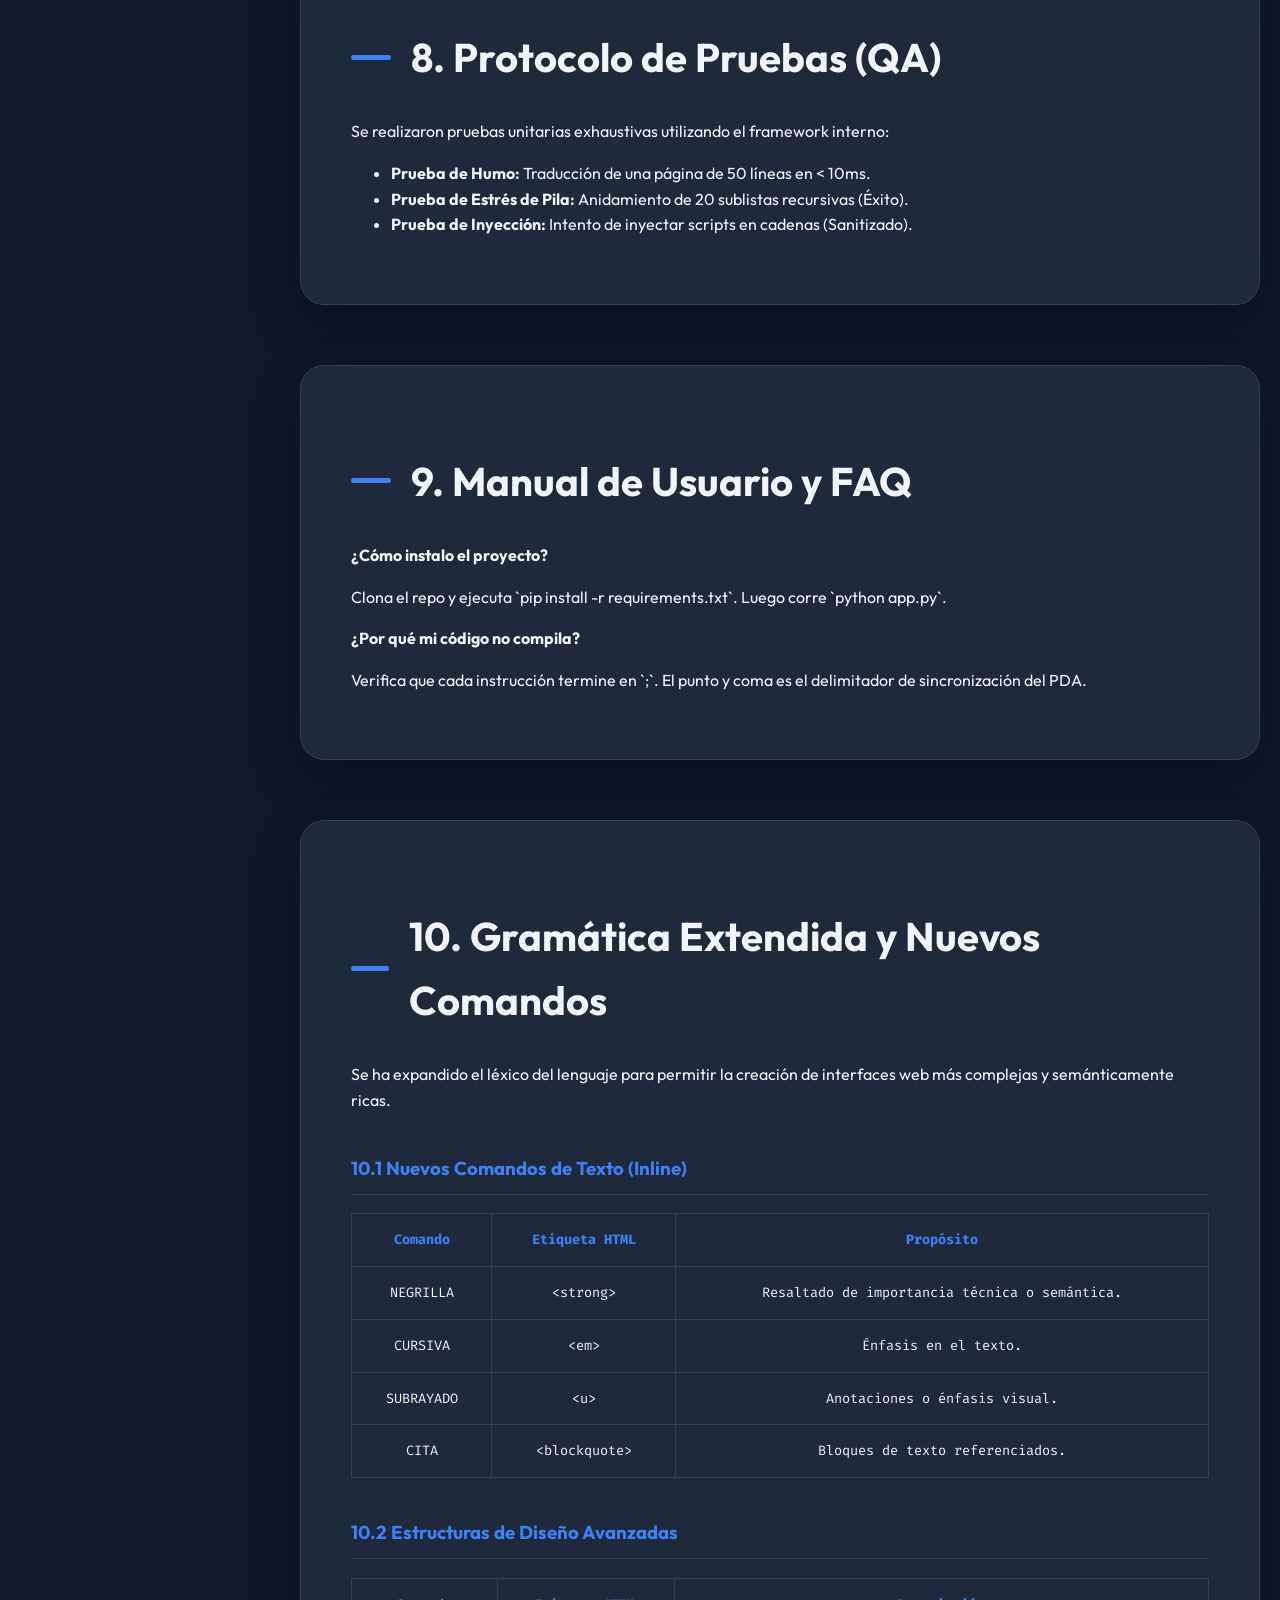
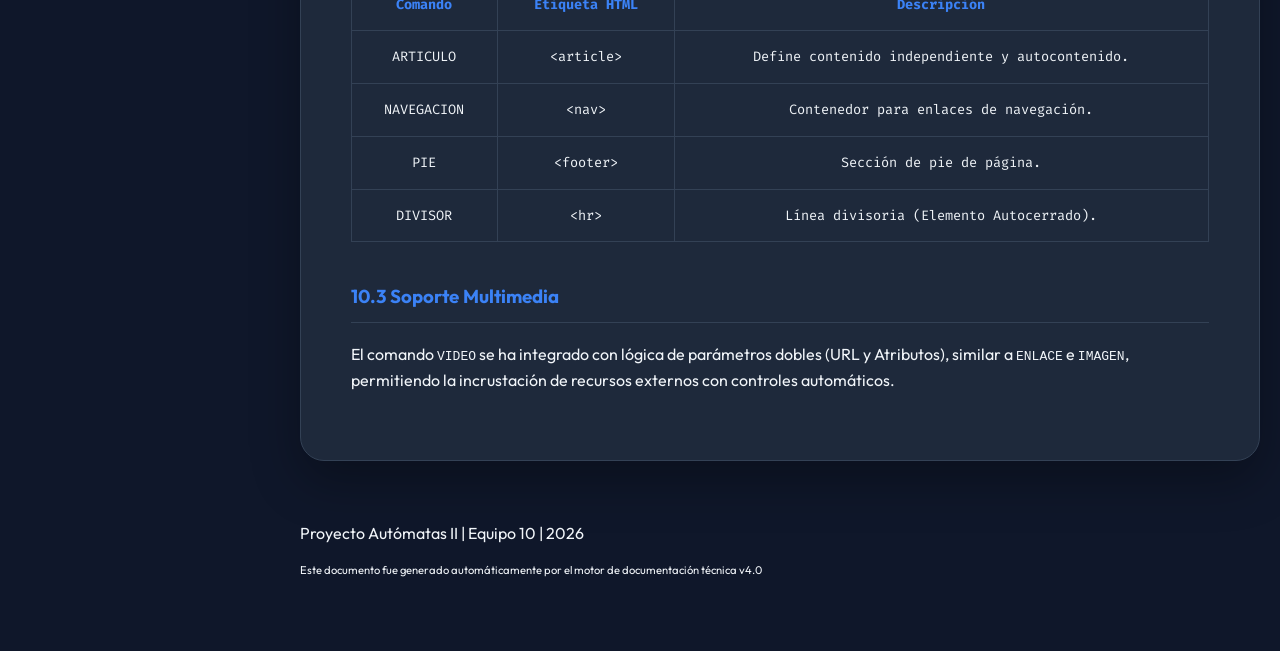
==== commit 0c1ec835: "Expansión del lenguaje: 9 nuevos comandos (NAVEGACION, PIE, NEGRILLA, etc.) y actualización de docum" ====
--- a/especificacion_maestra_v4.html
+++ b/especificacion_maestra_v4.html
@@ -148,6 +148,7 @@
         <a href="#guia-desarrollo">7. Guía de Desarrollo</a>
         <a href="#testing">8. Pruebas y QA</a>
         <a href="#faq">9. Manual de Usuario</a>
+        <a href="#gramatica-extendida">10. Gramática Extendida</a>
     </nav>
 
     <div class="hero">
@@ -310,6 +311,32 @@
             <p>Verifica que cada instrucción termine en `;`. El punto y coma es el delimitador de sincronización del PDA.</p>
         </section>
 
+        <section id="gramatica-extendida">
+            <h2>10. Gramática Extendida y Nuevos Comandos</h2>
+            <p>Se ha expandido el léxico del lenguaje para permitir la creación de interfaces web más complejas y semánticamente ricas.</p>
+            
+            <h3>10.1 Nuevos Comandos de Texto (Inline)</h3>
+            <table>
+                <tr><th>Comando</th><th>Etiqueta HTML</th><th>Propósito</th></tr>
+                <tr><td>NEGRILLA</td><td>&lt;strong&gt;</td><td>Resaltado de importancia técnica o semántica.</td></tr>
+                <tr><td>CURSIVA</td><td>&lt;em&gt;</td><td>Énfasis en el texto.</td></tr>
+                <tr><td>SUBRAYADO</td><td>&lt;u&gt;</td><td>Anotaciones o énfasis visual.</td></tr>
+                <tr><td>CITA</td><td>&lt;blockquote&gt;</td><td>Bloques de texto referenciados.</td></tr>
+            </table>
+
+            <h3>10.2 Estructuras de Diseño Avanzadas</h3>
+            <table>
+                <tr><th>Comando</th><th>Etiqueta HTML</th><th>Descripción</th></tr>
+                <tr><td>ARTICULO</td><td>&lt;article&gt;</td><td>Define contenido independiente y autocontenido.</td></tr>
+                <tr><td>NAVEGACION</td><td>&lt;nav&gt;</td><td>Contenedor para enlaces de navegación.</td></tr>
+                <tr><td>PIE</td><td>&lt;footer&gt;</td><td>Sección de pie de página.</td></tr>
+                <tr><td>DIVISOR</td><td>&lt;hr&gt;</td><td>Línea divisoria (Elemento Autocerrado).</td></tr>
+            </table>
+
+            <h3>10.3 Soporte Multimedia</h3>
+            <p>El comando <code>VIDEO</code> se ha integrado con lógica de parámetros dobles (URL y Atributos), similar a <code>ENLACE</code> e <code>IMAGEN</code>, permitiendo la incrustación de recursos externos con controles automáticos.</p>
+        </section>
+
         <footer>
             <p>Proyecto Autómatas II | Equipo 10 | 2026</p>
             <p style="font-size: 0.7rem;">Este documento fue generado automáticamente por el motor de documentación técnica v4.0</p>
